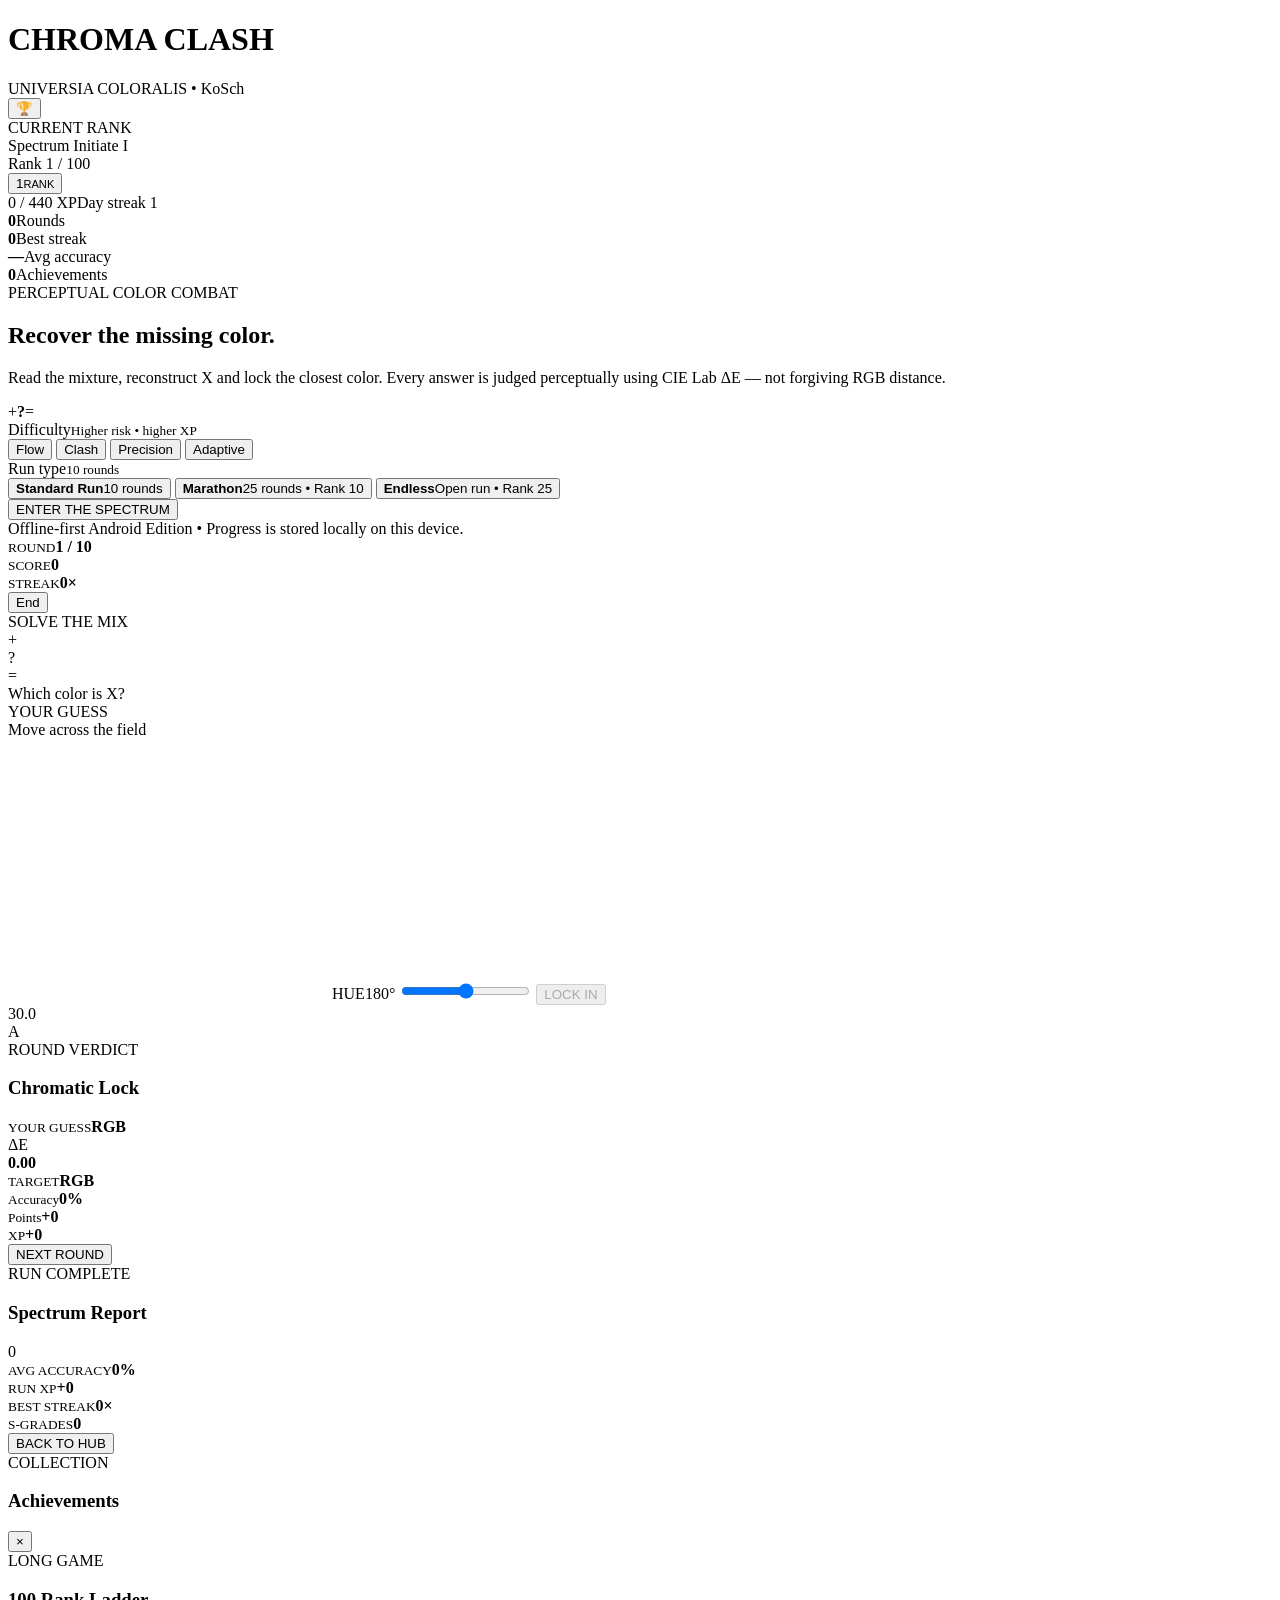
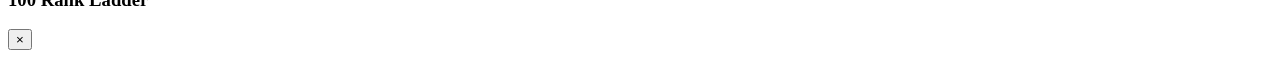
==== app/src/main/assets/www/index.html @ 7fbdda6b "Add Chroma Clash game UI" ====
<!doctype html>
<html lang="en">
<head>
  <meta charset="utf-8">
  <meta name="viewport" content="width=device-width,initial-scale=1,viewport-fit=cover,user-scalable=no">
  <meta name="theme-color" content="#080913">
  <title>Chroma Clash • Universia Coloralis</title>
  <link rel="stylesheet" href="styles.css">
</head>
<body>
  <div class="aurora a1"></div><div class="aurora a2"></div>
  <div id="app-shell">
    <header class="topbar">
      <div class="brand-wrap">
        <div class="brand-mark" aria-hidden="true"><span></span><span></span><span></span></div>
        <div><h1>CHROMA CLASH</h1><div class="subtitle">UNIVERSIA COLORALIS • KoSch</div></div>
      </div>
      <button class="icon-btn" id="achievements-btn" aria-label="Achievements">🏆</button>
    </header>

    <section class="profile-card glass" id="profile-card">
      <div class="profile-row">
        <div>
          <div class="eyebrow">CURRENT RANK</div>
          <div id="rank-title" class="rank-title">Spectrum Initiate I</div>
          <div id="level-label" class="muted">Rank 1 / 100</div>
        </div>
        <button id="rank-ladder-btn" class="rank-orb"><span id="rank-number">1</span><small>RANK</small></button>
      </div>
      <div class="xp-line"><span id="xp-label">0 / 440 XP</span><span id="daily-label">Day streak 1</span></div>
      <div class="progress"><div id="xp-bar"></div></div>
      <div class="stat-grid">
        <div><b id="stat-rounds">0</b><span>Rounds</span></div>
        <div><b id="stat-best">0</b><span>Best streak</span></div>
        <div><b id="stat-avg">—</b><span>Avg accuracy</span></div>
        <div><b id="stat-achievements">0</b><span>Achievements</span></div>
      </div>
    </section>

    <main>
      <section id="start-screen" class="screen active">
        <div class="hero glass">
          <div class="eyebrow">PERCEPTUAL COLOR COMBAT</div>
          <h2>Recover the missing color.</h2>
          <p>Read the mixture, reconstruct X and lock the closest color. Every answer is judged perceptually using CIE Lab ΔE — not forgiving RGB distance.</p>
          <div class="equation-mini"><i></i><span>+</span><b>?</b><span>=</span><i></i></div>
        </div>

        <div class="panel glass">
          <div class="panel-heading"><span>Difficulty</span><small>Higher risk • higher XP</small></div>
          <div class="segmented" id="difficulty-options">
            <button data-difficulty="easy">Flow</button>
            <button data-difficulty="medium" class="active">Clash</button>
            <button data-difficulty="hard">Precision</button>
            <button data-difficulty="adaptive">Adaptive</button>
          </div>
        </div>

        <div class="panel glass">
          <div class="panel-heading"><span>Run type</span><small id="mode-note">10 rounds</small></div>
          <div class="mode-grid" id="mode-options">
            <button data-mode="run" class="active"><b>Standard Run</b><span>10 rounds</span></button>
            <button data-mode="marathon"><b>Marathon</b><span>25 rounds • Rank 10</span></button>
            <button data-mode="endless"><b>Endless</b><span>Open run • Rank 25</span></button>
          </div>
        </div>

        <button id="start-game-btn" class="primary-btn">ENTER THE SPECTRUM</button>
        <div class="footer-note">Offline-first Android Edition • Progress is stored locally on this device.</div>
      </section>

      <section id="game-screen" class="screen">
        <div class="run-hud glass">
          <div><small>ROUND</small><b id="round-label">1 / 10</b></div>
          <div><small>SCORE</small><b id="score-label">0</b></div>
          <div><small>STREAK</small><b id="streak-label">0×</b></div>
          <button id="end-run-btn" class="ghost-btn">End</button>
        </div>

        <div class="challenge glass">
          <div class="eyebrow">SOLVE THE MIX</div>
          <div class="equation">
            <div class="color-box" id="color1"></div><span>+</span>
            <div class="color-box mystery" id="color2">?</div><span>=</span>
            <div class="color-box" id="target-color"></div>
          </div>
          <div class="challenge-caption">Which color is X?</div>
        </div>

        <div class="picker-card glass">
          <div class="picker-heading">
            <div><div class="eyebrow">YOUR GUESS</div><div id="selected-rgb">Move across the field</div></div>
            <div id="selected-color-preview"></div>
          </div>
          <canvas id="color-picker" width="320" height="260" aria-label="Saturation and brightness picker"></canvas>
          <label class="hue-label" for="hue-slider"><span>HUE</span><output id="hue-value">180°</output></label>
          <input id="hue-slider" class="hue-slider" type="range" min="0" max="359" value="180">
          <button id="lock-in-btn" class="primary-btn" disabled>LOCK IN</button>
        </div>

        <div class="timer-wrap glass"><span id="timer-text">30.0</span><div class="timer-track"><div id="timer-bar"></div></div></div>
      </section>
    </main>
  </div>

  <div id="result-overlay" class="overlay hidden" aria-hidden="true">
    <div class="modal result-modal glass">
      <div class="result-grade" id="result-grade">A</div>
      <div class="eyebrow">ROUND VERDICT</div>
      <h3 id="result-verdict">Chromatic Lock</h3>
      <div class="comparison">
        <div><span id="guess-swatch"></span><small>YOUR GUESS</small><b id="guess-rgb">RGB</b></div>
        <div class="vs">ΔE<br><b id="delta-e">0.00</b></div>
        <div><span id="target-swatch"></span><small>TARGET</small><b id="target-rgb">RGB</b></div>
      </div>
      <div class="result-metrics">
        <div><small>Accuracy</small><b id="result-accuracy">0%</b></div>
        <div><small>Points</small><b id="result-points">+0</b></div>
        <div><small>XP</small><b id="result-xp">+0</b></div>
      </div>
      <div id="new-achievements" class="new-achievements hidden"></div>
      <button id="continue-btn" class="primary-btn">NEXT ROUND</button>
    </div>
  </div>

  <div id="summary-overlay" class="overlay hidden" aria-hidden="true">
    <div class="modal glass">
      <div class="eyebrow">RUN COMPLETE</div>
      <h3 id="summary-title">Spectrum Report</h3>
      <div class="summary-score" id="summary-score">0</div>
      <div class="summary-grid">
        <div><small>AVG ACCURACY</small><b id="summary-accuracy">0%</b></div>
        <div><small>RUN XP</small><b id="summary-xp">+0</b></div>
        <div><small>BEST STREAK</small><b id="summary-streak">0×</b></div>
        <div><small>S-GRADES</small><b id="summary-sgrades">0</b></div>
      </div>
      <button id="summary-close" class="primary-btn">BACK TO HUB</button>
    </div>
  </div>

  <div id="achievements-overlay" class="overlay hidden" aria-hidden="true">
    <div class="modal tall glass">
      <div class="modal-header"><div><div class="eyebrow">COLLECTION</div><h3>Achievements</h3></div><button data-close="achievements-overlay" class="icon-btn">×</button></div>
      <div id="achievement-progress" class="muted"></div>
      <div id="achievement-list" class="achievement-list"></div>
    </div>
  </div>

  <div id="ranks-overlay" class="overlay hidden" aria-hidden="true">
    <div class="modal tall glass">
      <div class="modal-header"><div><div class="eyebrow">LONG GAME</div><h3>100 Rank Ladder</h3></div><button data-close="ranks-overlay" class="icon-btn">×</button></div>
      <div id="rank-list" class="rank-list"></div>
    </div>
  </div>

  <div id="toast-stack" aria-live="polite"></div>
  <script src="game.js"></script>
</body>
</html>
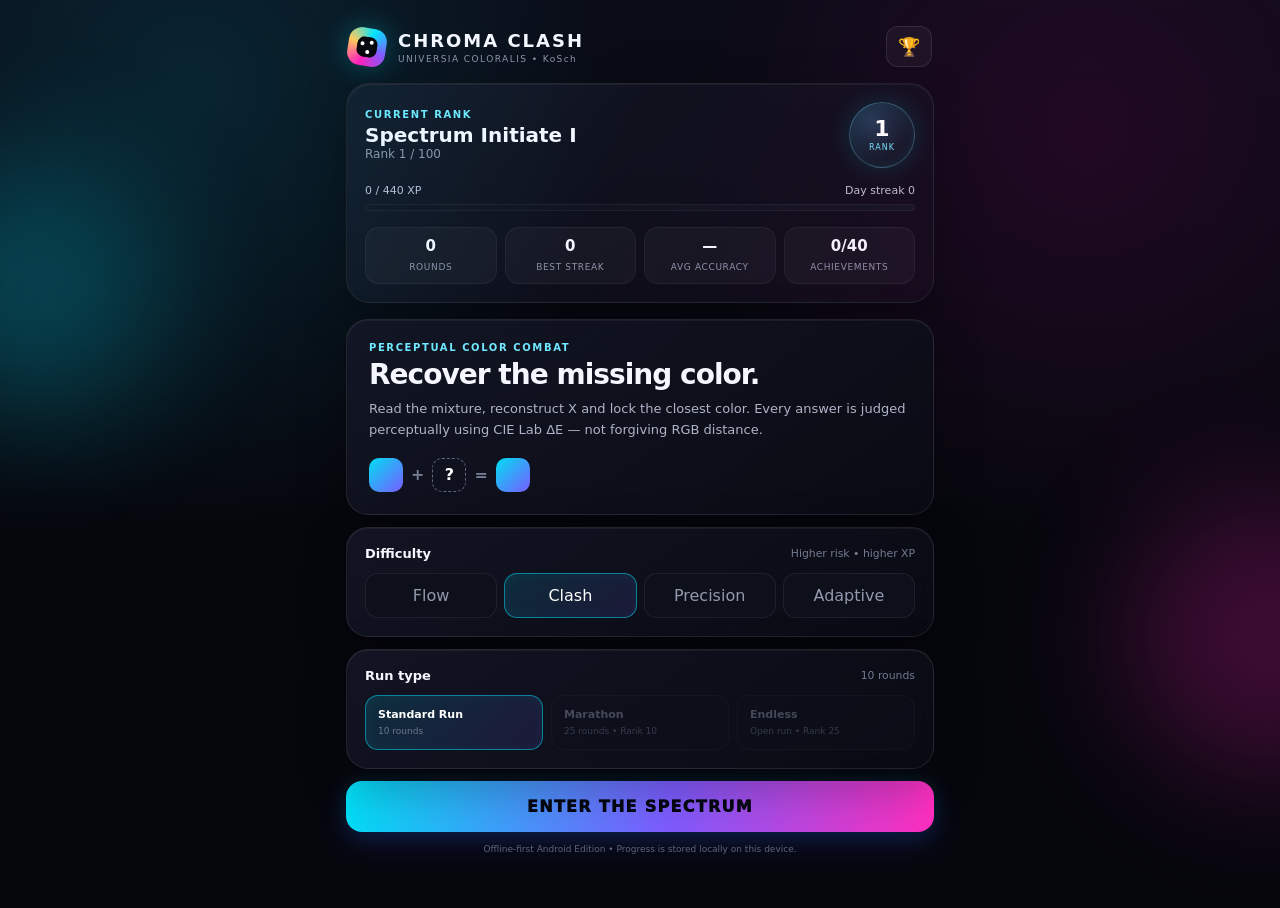
==== commit af2f9763: "Reset mobile scroll when changing game screens" ====
--- a/app/src/main/assets/www/index.html
+++ b/app/src/main/assets/www/index.html
@@ -155,5 +155,12 @@
 
   <div id="toast-stack" aria-live="polite"></div>
   <script src="game.js"></script>
+  <script>
+    document.addEventListener('DOMContentLoaded', () => {
+      const resetScroll = () => requestAnimationFrame(() => window.scrollTo(0, 0));
+      document.getElementById('start-game-btn')?.addEventListener('click', resetScroll);
+      document.getElementById('summary-close')?.addEventListener('click', resetScroll);
+    });
+  </script>
 </body>
 </html>
--- a/app/src/main/assets/www/styles.css
+++ b/app/src/main/assets/www/styles.css
@@ -0,0 +1 @@
+*{box-sizing:border-box}html,body{margin:0;min-height:100%;background:#070811;color:#f5f7ff;font-family:Inter,system-ui,-apple-system,"Segoe UI",sans-serif}body{min-height:100vh;padding:env(safe-area-inset-top) 0 env(safe-area-inset-bottom);overflow-x:hidden;background:radial-gradient(circle at 15% 10%,rgba(0,229,255,.12),transparent 32%),radial-gradient(circle at 85% 15%,rgba(255,0,180,.10),transparent 30%),linear-gradient(180deg,#0a0b16,#06070d 65%)}button,input{font:inherit}.aurora{position:fixed;pointer-events:none;filter:blur(70px);opacity:.24;border-radius:50%;animation:float 11s ease-in-out infinite alternate}.a1{width:260px;height:260px;background:#00e5ff;left:-100px;top:18vh}.a2{width:280px;height:280px;background:#ff22bd;right:-130px;top:55vh;animation-delay:-4s}@keyframes float{to{transform:translate3d(25px,-34px,0) scale(1.13)}}#app-shell{position:relative;z-index:1;max-width:620px;margin:auto;padding:18px 16px 42px}.topbar{display:flex;align-items:center;justify-content:space-between;padding:8px 2px 16px}.brand-wrap{display:flex;align-items:center;gap:12px}.brand-mark{position:relative;width:38px;height:38px;border-radius:13px;background:conic-gradient(from 20deg,#00e5ff,#845cff,#ff22bd,#ffca5c,#00e5ff);box-shadow:0 0 28px rgba(0,229,255,.28);display:grid;place-items:center;transform:rotate(9deg)}.brand-mark:after{content:"";width:20px;height:20px;border-radius:7px;background:#0b0d18;box-shadow:inset 0 0 10px #000}.brand-mark span{position:absolute;width:4px;height:4px;border-radius:50%;background:white;z-index:2}.brand-mark span:nth-child(1){transform:translate(-5px,-3px)}.brand-mark span:nth-child(2){transform:translate(4px,-5px)}.brand-mark span:nth-child(3){transform:translate(1px,5px)}h1{font-size:18px;letter-spacing:.11em;margin:0;font-weight:900}.subtitle{font-size:9px;letter-spacing:.16em;color:#8f96ae;margin-top:3px}.glass{background:linear-gradient(145deg,rgba(21,23,39,.88),rgba(10,11,20,.82));border:1px solid rgba(255,255,255,.09);box-shadow:0 18px 50px rgba(0,0,0,.28),inset 0 1px rgba(255,255,255,.05);backdrop-filter:blur(18px);-webkit-backdrop-filter:blur(18px)}.profile-card{border-radius:24px;padding:18px;margin-bottom:16px;position:relative;overflow:hidden}.profile-card:before{content:"";position:absolute;inset:0;background:linear-gradient(115deg,rgba(0,229,255,.06),transparent 45%,rgba(255,34,189,.05));pointer-events:none}.profile-row,.xp-line,.picker-heading,.panel-heading,.modal-header{display:flex;align-items:center;justify-content:space-between;gap:12px}.eyebrow{font-size:10px;font-weight:800;letter-spacing:.16em;color:#70e8ff;text-transform:uppercase}.rank-title{font-size:20px;font-weight:850;margin-top:3px}.muted{color:#8e95aa;font-size:12px}.rank-orb{width:66px;height:66px;border-radius:50%;border:1px solid rgba(112,232,255,.3);background:radial-gradient(circle at 35% 30%,#223b53,#111522 65%);color:#fff;box-shadow:0 0 26px rgba(0,229,255,.16),inset 0 0 18px rgba(0,229,255,.1);display:flex;flex-direction:column;align-items:center;justify-content:center;cursor:pointer}.rank-orb span{font-size:22px;font-weight:900;line-height:1}.rank-orb small{font-size:8px;letter-spacing:.12em;color:#71e7ff;margin-top:3px}.xp-line{font-size:11px;color:#b9c0d3;margin:16px 0 7px}.progress{height:7px;border-radius:99px;background:#111420;overflow:hidden;border:1px solid rgba(255,255,255,.05)}#xp-bar{height:100%;width:0;background:linear-gradient(90deg,#00dfff,#7a5cff,#ff2ebd);box-shadow:0 0 18px rgba(0,229,255,.65);transition:width .65s cubic-bezier(.2,.8,.2,1)}.stat-grid{display:grid;grid-template-columns:repeat(4,1fr);gap:8px;margin-top:16px}.stat-grid div,.summary-grid div,.result-metrics div{text-align:center;padding:9px 5px;border-radius:14px;background:rgba(255,255,255,.035);border:1px solid rgba(255,255,255,.05)}.stat-grid b,.summary-grid b,.result-metrics b{display:block;font-size:15px}.stat-grid span,.summary-grid small,.result-metrics small{font-size:9px;color:#8d94aa;text-transform:uppercase;letter-spacing:.07em}.screen{display:none}.screen.active{display:block;animation:fade .3s ease}@keyframes fade{from{opacity:0;transform:translateY(5px)}to{opacity:1;transform:none}}.hero,.panel,.challenge,.picker-card,.run-hud,.timer-wrap{border-radius:22px;padding:18px;margin:12px 0}.hero{padding:22px}.hero h2{font-size:28px;line-height:1.05;margin:7px 0 10px;letter-spacing:-.035em}.hero p{font-size:13px;line-height:1.55;color:#aeb5c8;margin:0}.equation-mini{display:flex;align-items:center;gap:8px;margin-top:18px;color:#777f96;font-weight:800}.equation-mini i,.equation-mini b{width:34px;height:34px;border-radius:10px;background:linear-gradient(135deg,#00dff5,#785cff);display:grid;place-items:center}.equation-mini b{background:transparent;border:1px dashed #5f677d;color:#fff}.panel-heading{font-size:13px;font-weight:750;margin-bottom:12px}.panel-heading small{color:#737b91;font-weight:500}.segmented{display:grid;grid-template-columns:repeat(4,1fr);gap:7px}.segmented button,.mode-grid button{border:1px solid rgba(255,255,255,.07);background:#0d101b;color:#9299ad;border-radius:13px;padding:12px 7px;cursor:pointer;transition:.2s}.segmented button.active,.mode-grid button.active{color:white;border-color:rgba(0,229,255,.5);background:linear-gradient(135deg,rgba(0,229,255,.13),rgba(132,92,255,.13));box-shadow:inset 0 0 16px rgba(0,229,255,.05)}.mode-grid{display:grid;grid-template-columns:repeat(3,1fr);gap:8px}.mode-grid button{display:flex;flex-direction:column;gap:4px;text-align:left;padding:12px}.mode-grid b{font-size:11px}.mode-grid span{font-size:9px;line-height:1.35;color:#6f778d}.mode-grid button.locked{opacity:.42}.primary-btn{width:100%;border:0;border-radius:16px;padding:16px 18px;background:linear-gradient(100deg,#00dff5,#7d5cff 55%,#ff2ebd);color:#050711;font-weight:950;letter-spacing:.08em;box-shadow:0 12px 28px rgba(50,68,255,.18),0 0 24px rgba(0,229,255,.12);cursor:pointer}.primary-btn:disabled{filter:saturate(.1);opacity:.45;box-shadow:none}.footer-note{text-align:center;font-size:9px;color:#5f6679;margin:12px}.run-hud{display:grid;grid-template-columns:1fr 1fr 1fr auto;align-items:center;padding:12px 14px}.run-hud div{display:flex;flex-direction:column}.run-hud small{font-size:8px;color:#707990;letter-spacing:.12em}.run-hud b{font-size:15px}.ghost-btn,.icon-btn{border:1px solid rgba(255,255,255,.1);background:rgba(255,255,255,.04);color:#d9ddec;border-radius:12px;padding:9px 11px;cursor:pointer}.icon-btn{font-size:18px;min-width:42px}.challenge{text-align:center}.equation{display:flex;align-items:center;justify-content:center;gap:10px;margin:14px 0 8px}.equation>span{font-size:24px;color:#798096;font-weight:350}.color-box{width:min(23vw,98px);height:min(23vw,98px);max-width:98px;max-height:98px;border-radius:20px;border:1px solid rgba(255,255,255,.13);box-shadow:inset 0 0 22px rgba(255,255,255,.08),0 10px 22px rgba(0,0,0,.3);display:grid;place-items:center;font-size:30px;font-weight:900;transition:.25s}.mystery{background:linear-gradient(145deg,#131626,#090b13)!important;border:1px dashed #586078}.challenge-caption{font-size:12px;color:#858da3}.picker-card{padding:15px}.picker-heading{margin:3px 3px 12px}.picker-heading #selected-rgb{font-size:12px;margin-top:4px;color:#c7ccda}.picker-heading #selected-color-preview{width:46px;height:46px;border-radius:15px;background:#11131e;border:1px solid rgba(255,255,255,.1);box-shadow:0 0 24px rgba(0,0,0,.3)}#color-picker{display:block;width:100%;height:auto;max-height:260px;border-radius:16px;border:1px solid rgba(255,255,255,.1);touch-action:none;cursor:crosshair;background:#111;box-shadow:inset 0 0 20px rgba(0,0,0,.25)}.hue-label{display:flex;justify-content:space-between;margin:13px 2px 6px;font-size:9px;letter-spacing:.12em;color:#81899f}.hue-slider{appearance:none;-webkit-appearance:none;width:100%;height:14px;border-radius:99px;background:linear-gradient(90deg,#f00,#ff0,#0f0,#0ff,#00f,#f0f,#f00);outline:none}.hue-slider::-webkit-slider-thumb{-webkit-appearance:none;width:24px;height:24px;border-radius:50%;background:white;border:3px solid #111;box-shadow:0 0 0 2px rgba(255,255,255,.4)}.picker-card .primary-btn{margin-top:16px}.timer-wrap{display:flex;align-items:center;gap:12px;padding:10px 14px}.timer-wrap>span{width:44px;font-variant-numeric:tabular-nums;font-size:13px;font-weight:800}.timer-track{height:7px;flex:1;background:#121522;border-radius:99px;overflow:hidden}#timer-bar{height:100%;width:100%;background:linear-gradient(90deg,#49f59f,#ffe65b,#ff526b);transition:width .09s linear}.overlay{position:fixed;z-index:50;inset:0;padding:22px 16px;display:grid;place-items:center;background:rgba(3,4,8,.82);backdrop-filter:blur(16px);-webkit-backdrop-filter:blur(16px);animation:fade .2s ease}.overlay.hidden{display:none}.modal{width:min(100%,520px);border-radius:26px;padding:22px;max-height:90vh;overflow:auto}.modal.tall{height:min(90vh,720px)}.modal h3{font-size:25px;margin:4px 0 16px}.result-modal{text-align:center}.result-grade{width:86px;height:86px;border-radius:28px;margin:-2px auto 15px;display:grid;place-items:center;font-size:38px;font-weight:950;background:radial-gradient(circle at 35% 30%,#2a5f72,#141827 65%);border:1px solid rgba(112,232,255,.25);box-shadow:0 0 32px rgba(0,229,255,.16)}.comparison{display:grid;grid-template-columns:1fr auto 1fr;align-items:center;gap:12px;margin:20px 0}.comparison>div:not(.vs){display:flex;flex-direction:column;align-items:center;gap:6px}.comparison span{width:64px;height:64px;border-radius:18px;border:1px solid rgba(255,255,255,.14);box-shadow:0 8px 22px rgba(0,0,0,.32)}.comparison small{font-size:8px;color:#798196;letter-spacing:.12em}.comparison b{font-size:9px}.vs{font-size:9px;color:#767e93;letter-spacing:.1em}.vs b{font-size:17px;color:white}.result-metrics,.summary-grid{display:grid;grid-template-columns:repeat(3,1fr);gap:8px;margin:16px 0}.summary-grid{grid-template-columns:repeat(2,1fr)}.result-metrics b,.summary-grid b{font-size:17px;margin-top:4px}.new-achievements{border-radius:15px;padding:10px;background:rgba(255,208,80,.07);border:1px solid rgba(255,208,80,.18);font-size:11px;margin:12px 0;text-align:left}.new-achievements.hidden{display:none}.summary-score{text-align:center;font-size:54px;font-weight:950;letter-spacing:-.04em;background:linear-gradient(90deg,#65eaff,#8f70ff,#ff65c8);-webkit-background-clip:text;color:transparent;margin:20px}.achievement-list,.rank-list{display:flex;flex-direction:column;gap:8px;margin-top:14px}.achievement-item,.rank-item{display:grid;grid-template-columns:auto 1fr auto;align-items:center;gap:12px;padding:12px;border-radius:16px;background:rgba(255,255,255,.035);border:1px solid rgba(255,255,255,.055)}.achievement-item.locked,.rank-item.locked{opacity:.43;filter:saturate(.2)}.achievement-icon{width:40px;height:40px;display:grid;place-items:center;border-radius:13px;background:#151929;font-size:19px}.achievement-item b,.rank-item b{font-size:12px;display:block}.achievement-item span,.rank-item span{font-size:9px;color:#7d859a;display:block;margin-top:3px;line-height:1.35}.achievement-item em,.rank-item em{font-style:normal;font-size:9px;color:#71e7ff}.rank-item.current{border-color:rgba(0,229,255,.5);box-shadow:inset 0 0 22px rgba(0,229,255,.05)}#toast-stack{position:fixed;z-index:100;left:50%;bottom:calc(18px + env(safe-area-inset-bottom));transform:translateX(-50%);width:min(92%,480px);pointer-events:none}.toast{margin-top:8px;padding:12px 14px;border-radius:15px;background:rgba(18,21,34,.96);border:1px solid rgba(112,232,255,.18);box-shadow:0 14px 35px rgba(0,0,0,.35);font-size:11px;animation:toastIn .3s ease}.toast b{display:block;font-size:12px;margin-bottom:2px}@keyframes toastIn{from{opacity:0;transform:translateY(12px)}to{opacity:1;transform:none}}@media(max-width:420px){.segmented{grid-template-columns:repeat(2,1fr)}.stat-grid{grid-template-columns:repeat(2,1fr)}.mode-grid{grid-template-columns:1fr}.hero h2{font-size:25px}}
